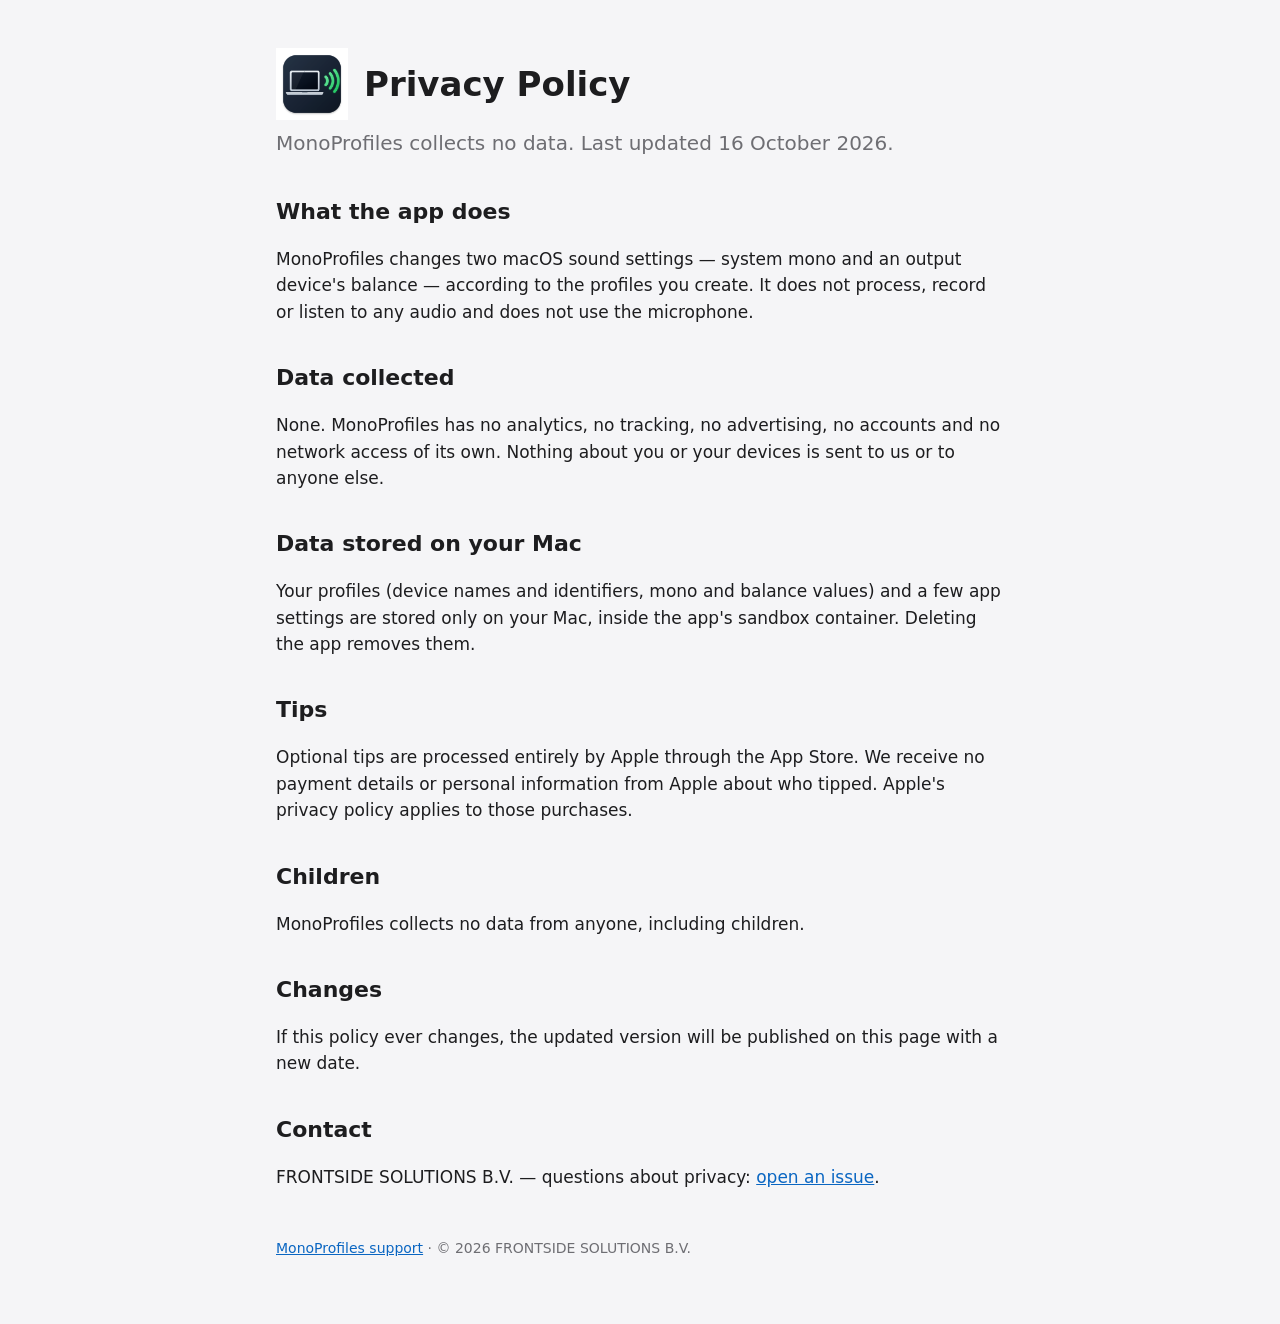
==== privacy.html @ 1a88a3c4 "MonoProfiles support and privacy pages Co-Authored-By: Claude Opus 5.5 <noreply@anthropic.com>" ====
<!doctype html>
<html lang="en">
<head>
  <meta charset="utf-8">
  <meta name="viewport" content="width=device-width, initial-scale=1">
  <title>MonoProfiles — Privacy Policy</title>
  <link rel="stylesheet" href="style.css">
</head>
<body>
<main>
  <header>
    <img src="icon.png" alt="MonoProfiles icon">
    <h1>Privacy Policy</h1>
  </header>
  <p class="lead">MonoProfiles collects no data. Last updated 16 October 2026.</p>

  <h2>What the app does</h2>
  <p>MonoProfiles changes two macOS sound settings — system mono and an output device's balance —
    according to the profiles you create. It does not process, record or listen to any audio and
    does not use the microphone.</p>

  <h2>Data collected</h2>
  <p>None. MonoProfiles has no analytics, no tracking, no advertising, no accounts and no network
    access of its own. Nothing about you or your devices is sent to us or to anyone else.</p>

  <h2>Data stored on your Mac</h2>
  <p>Your profiles (device names and identifiers, mono and balance values) and a few app settings
    are stored only on your Mac, inside the app's sandbox container. Deleting the app removes them.</p>

  <h2>Tips</h2>
  <p>Optional tips are processed entirely by Apple through the App Store. We receive no payment
    details or personal information from Apple about who tipped. Apple's privacy policy applies to
    those purchases.</p>

  <h2>Children</h2>
  <p>MonoProfiles collects no data from anyone, including children.</p>

  <h2>Changes</h2>
  <p>If this policy ever changes, the updated version will be published on this page with a new
    date.</p>

  <h2>Contact</h2>
  <p>FRONTSIDE SOLUTIONS B.V. — questions about privacy:
    <a href="https://github.com/Matros1975/monoprofiles-site/issues">open an issue</a>.</p>

  <footer><a href="index.html">MonoProfiles support</a> · © 2026 FRONTSIDE SOLUTIONS B.V.</footer>
</main>
</body>
</html>
---- style.css ----
:root {
  --bg: #f5f5f7;
  --fg: #1d1d1f;
  --muted: #6e6e73;
  --card: #ffffff;
  --accent: #16a34a;
  --link: #0a66c2;
}
@media (prefers-color-scheme: dark) {
  :root {
    --bg: #111418;
    --fg: #f5f5f7;
    --muted: #a1a1a6;
    --card: #1c2026;
    --accent: #4ade80;
    --link: #6cb6ff;
  }
}
* { box-sizing: border-box; }
body {
  margin: 0;
  background: var(--bg);
  color: var(--fg);
  font: 17px/1.55 -apple-system, BlinkMacSystemFont, "Segoe UI", system-ui, sans-serif;
}
main { max-width: 760px; margin: 0 auto; padding: 48px 16px 64px; }
header { display: flex; align-items: center; gap: 16px; margin-bottom: 8px; }
header img { width: 72px; height: 72px; }
h1 { font-size: 34px; margin: 0; }
h2 { font-size: 22px; margin: 36px 0 8px; }
p.lead { font-size: 20px; color: var(--muted); margin-top: 4px; }
a { color: var(--link); }
nav { margin: 24px 0; display: flex; gap: 20px; flex-wrap: wrap; }
.card { background: var(--card); border-radius: 14px; padding: 18px 20px; margin: 14px 0; }
.card h3 { margin: 0 0 6px; font-size: 18px; }
.card p { margin: 0; }
footer { margin-top: 48px; color: var(--muted); font-size: 14px; }
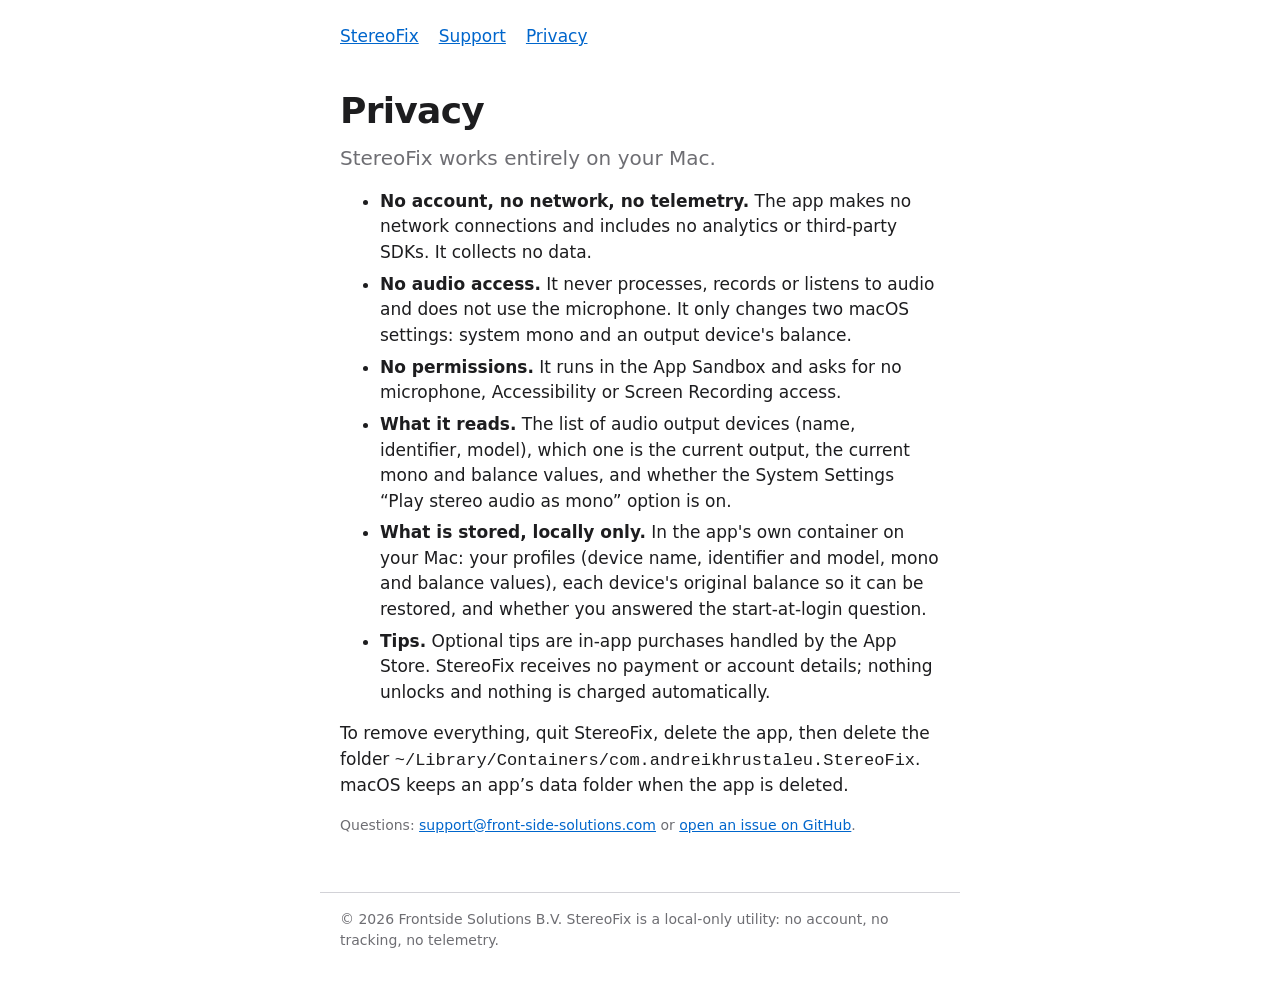
==== commit 49f630d1: "StereoFix pages in the HopFocus style; custom domain Co-Authored-By: Claude Opus 5.5 <noreply@anthro" ====
--- a/privacy.html
+++ b/privacy.html
@@ -1,49 +1,54 @@
 <!doctype html>
 <html lang="en">
 <head>
-  <meta charset="utf-8">
-  <meta name="viewport" content="width=device-width, initial-scale=1">
-  <title>MonoProfiles — Privacy Policy</title>
-  <link rel="stylesheet" href="style.css">
+<meta charset="utf-8">
+<meta name="viewport" content="width=device-width, initial-scale=1">
+<title>StereoFix Privacy</title>
+<meta name="description" content="StereoFix collects no data.">
+<link rel="icon" href="icon.png">
+<style>
+:root{color-scheme:light dark;--bg:#fff;--fg:#1d1d1f;--mute:#6e6e73;--rule:#d2d2d7;--link:#0066cc}
+@media (prefers-color-scheme:dark){:root{--bg:#000;--fg:#f5f5f7;--mute:#a1a1a6;--rule:#38383a;--link:#2997ff}}
+*{box-sizing:border-box}
+body{margin:0;background:var(--bg);color:var(--fg);font:17px/1.5 -apple-system,BlinkMacSystemFont,"SF Pro Text","Helvetica Neue",system-ui,sans-serif;-webkit-text-size-adjust:100%}
+main,header,footer{max-width:40rem;margin:0 auto;padding:0 1.25rem}
+header{padding-top:1.5rem}
+nav a{margin-right:1.25rem}
+main{padding-top:2.5rem;padding-bottom:2.5rem}
+h1{font-size:2.25rem;line-height:1.15;letter-spacing:-.02em;margin:0 0 .75rem}
+h2{font-size:1.25rem;margin:2rem 0 .5rem}
+p,ul,dl{margin:0 0 1rem}
+li{margin-bottom:.4rem}
+dt{font-weight:600;margin-top:1.5rem}
+dd{margin:.25rem 0 0}
+a{color:var(--link)}
+a:focus-visible{outline:2px solid var(--link);outline-offset:2px;border-radius:2px}
+.lede{font-size:1.25rem;color:var(--mute)}
+.icon{width:128px;height:128px;display:block;margin-bottom:1.5rem}
+.mute,footer{color:var(--mute);font-size:.875rem}
+footer{border-top:1px solid var(--rule);padding-top:1rem;padding-bottom:2rem}
+.price{border:1px solid var(--rule);border-radius:12px;padding:1.25rem 1.25rem .25rem;margin:0 0 1.5rem}
+.price dt{margin-top:0}
+.price dd{margin:.25rem 0 1rem}
+.promise{font-weight:600}
+</style>
 </head>
 <body>
+<header><nav aria-label="Site"><a href="index.html">StereoFix</a><a href="support.html">Support</a><a href="privacy.html" aria-current="page">Privacy</a></nav></header>
 <main>
-  <header>
-    <img src="icon.png" alt="MonoProfiles icon">
-    <h1>Privacy Policy</h1>
-  </header>
-  <p class="lead">MonoProfiles collects no data. Last updated 16 October 2026.</p>
-
-  <h2>What the app does</h2>
-  <p>MonoProfiles changes two macOS sound settings — system mono and an output device's balance —
-    according to the profiles you create. It does not process, record or listen to any audio and
-    does not use the microphone.</p>
-
-  <h2>Data collected</h2>
-  <p>None. MonoProfiles has no analytics, no tracking, no advertising, no accounts and no network
-    access of its own. Nothing about you or your devices is sent to us or to anyone else.</p>
-
-  <h2>Data stored on your Mac</h2>
-  <p>Your profiles (device names and identifiers, mono and balance values) and a few app settings
-    are stored only on your Mac, inside the app's sandbox container. Deleting the app removes them.</p>
-
-  <h2>Tips</h2>
-  <p>Optional tips are processed entirely by Apple through the App Store. We receive no payment
-    details or personal information from Apple about who tipped. Apple's privacy policy applies to
-    those purchases.</p>
-
-  <h2>Children</h2>
-  <p>MonoProfiles collects no data from anyone, including children.</p>
-
-  <h2>Changes</h2>
-  <p>If this policy ever changes, the updated version will be published on this page with a new
-    date.</p>
-
-  <h2>Contact</h2>
-  <p>FRONTSIDE SOLUTIONS B.V. — questions about privacy:
-    <a href="https://github.com/Matros1975/monoprofiles-site/issues">open an issue</a>.</p>
-
-  <footer><a href="index.html">MonoProfiles support</a> · © 2026 FRONTSIDE SOLUTIONS B.V.</footer>
+<h1>Privacy</h1>
+<p class="lede">StereoFix works entirely on your Mac.</p>
+<ul>
+<li><strong>No account, no network, no telemetry.</strong> The app makes no network connections and includes no analytics or third-party SDKs. It collects no data.</li>
+<li><strong>No audio access.</strong> It never processes, records or listens to audio and does not use the microphone. It only changes two macOS settings: system mono and an output device's balance.</li>
+<li><strong>No permissions.</strong> It runs in the App Sandbox and asks for no microphone, Accessibility or Screen Recording access.</li>
+<li><strong>What it reads.</strong> The list of audio output devices (name, identifier, model), which one is the current output, the current mono and balance values, and whether the System Settings &ldquo;Play stereo audio as mono&rdquo; option is on.</li>
+<li><strong>What is stored, locally only.</strong> In the app's own container on your Mac: your profiles (device name, identifier and model, mono and balance values), each device's original balance so it can be restored, and whether you answered the start-at-login question.</li>
+<li><strong>Tips.</strong> Optional tips are in-app purchases handled by the App Store. StereoFix receives no payment or account details; nothing unlocks and nothing is charged automatically.</li>
+</ul>
+<p>To remove everything, quit StereoFix, delete the app, then delete the folder <code>~/Library/Containers/com.andreikhrustaleu.StereoFix</code>. macOS keeps an app&#8217;s data folder when the app is deleted.</p>
+<p class="mute">Questions: <a href="mailto:support@front-side-solutions.com?subject=StereoFix%20privacy">support@front-side-solutions.com</a> or <a href="https://github.com/Matros1975/stereofix/issues">open an issue on GitHub</a>.</p>
 </main>
+<footer>&copy; 2026 Frontside Solutions B.V. StereoFix is a local-only utility: no account, no tracking, no telemetry.</footer>
 </body>
 </html>
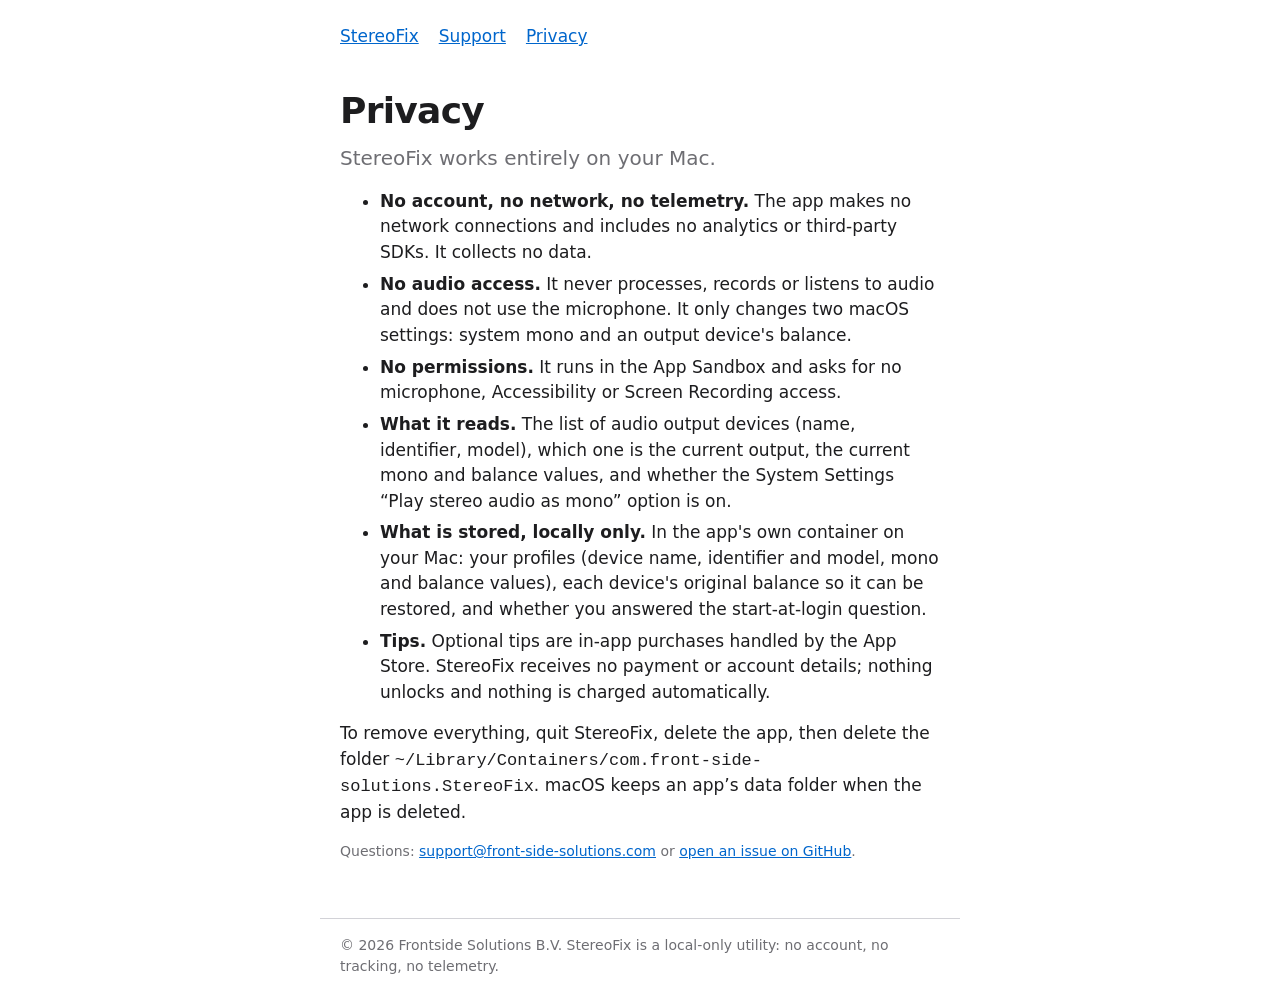
==== commit 3e6ca4eb: "Update settings folder path (com.front-side-solutions.StereoFix) Co-Authored-By: Claude Opus 5.5 <no" ====
--- a/privacy.html
+++ b/privacy.html
@@ -46,7 +46,7 @@
 <li><strong>What is stored, locally only.</strong> In the app's own container on your Mac: your profiles (device name, identifier and model, mono and balance values), each device's original balance so it can be restored, and whether you answered the start-at-login question.</li>
 <li><strong>Tips.</strong> Optional tips are in-app purchases handled by the App Store. StereoFix receives no payment or account details; nothing unlocks and nothing is charged automatically.</li>
 </ul>
-<p>To remove everything, quit StereoFix, delete the app, then delete the folder <code>~/Library/Containers/com.andreikhrustaleu.StereoFix</code>. macOS keeps an app&#8217;s data folder when the app is deleted.</p>
+<p>To remove everything, quit StereoFix, delete the app, then delete the folder <code>~/Library/Containers/com.front-side-solutions.StereoFix</code>. macOS keeps an app&#8217;s data folder when the app is deleted.</p>
 <p class="mute">Questions: <a href="mailto:support@front-side-solutions.com?subject=StereoFix%20privacy">support@front-side-solutions.com</a> or <a href="https://github.com/Matros1975/stereofix/issues">open an issue on GitHub</a>.</p>
 </main>
 <footer>&copy; 2026 Frontside Solutions B.V. StereoFix is a local-only utility: no account, no tracking, no telemetry.</footer>
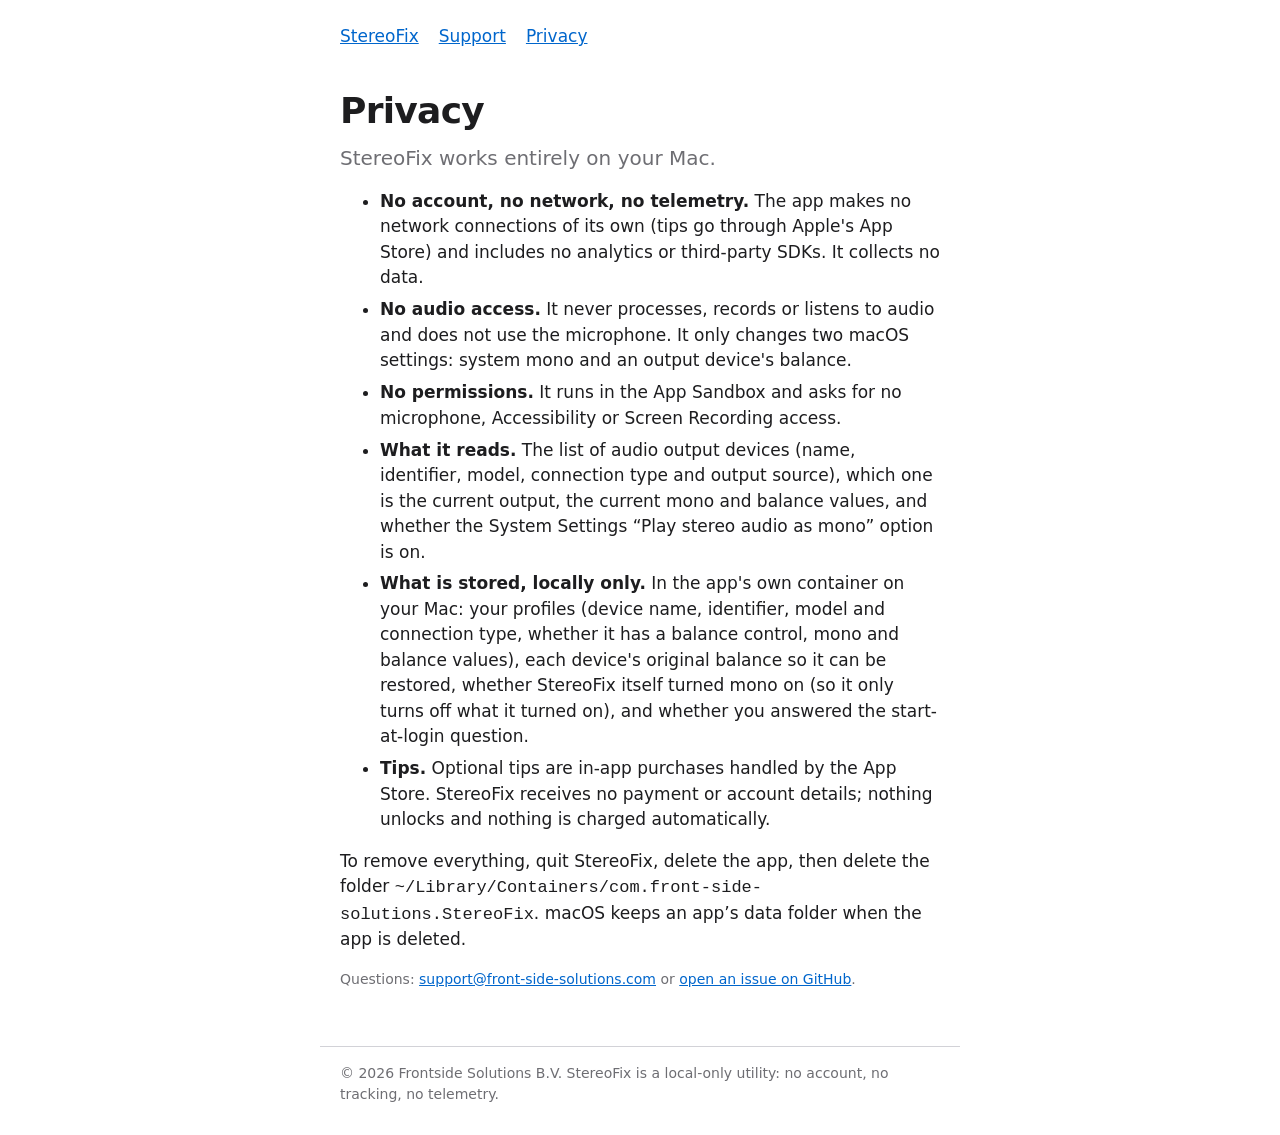
==== commit 9ecf81cb: "Privacy and balance wording Co-Authored-By: Claude Opus 5.5 <noreply@anthropic.com>" ====
--- a/privacy.html
+++ b/privacy.html
@@ -39,11 +39,11 @@
 <h1>Privacy</h1>
 <p class="lede">StereoFix works entirely on your Mac.</p>
 <ul>
-<li><strong>No account, no network, no telemetry.</strong> The app makes no network connections and includes no analytics or third-party SDKs. It collects no data.</li>
+<li><strong>No account, no network, no telemetry.</strong> The app makes no network connections of its own (tips go through Apple's App Store) and includes no analytics or third-party SDKs. It collects no data.</li>
 <li><strong>No audio access.</strong> It never processes, records or listens to audio and does not use the microphone. It only changes two macOS settings: system mono and an output device's balance.</li>
 <li><strong>No permissions.</strong> It runs in the App Sandbox and asks for no microphone, Accessibility or Screen Recording access.</li>
-<li><strong>What it reads.</strong> The list of audio output devices (name, identifier, model), which one is the current output, the current mono and balance values, and whether the System Settings &ldquo;Play stereo audio as mono&rdquo; option is on.</li>
-<li><strong>What is stored, locally only.</strong> In the app's own container on your Mac: your profiles (device name, identifier and model, mono and balance values), each device's original balance so it can be restored, and whether you answered the start-at-login question.</li>
+<li><strong>What it reads.</strong> The list of audio output devices (name, identifier, model, connection type and output source), which one is the current output, the current mono and balance values, and whether the System Settings &ldquo;Play stereo audio as mono&rdquo; option is on.</li>
+<li><strong>What is stored, locally only.</strong> In the app's own container on your Mac: your profiles (device name, identifier, model and connection type, whether it has a balance control, mono and balance values), each device's original balance so it can be restored, whether StereoFix itself turned mono on (so it only turns off what it turned on), and whether you answered the start-at-login question.</li>
 <li><strong>Tips.</strong> Optional tips are in-app purchases handled by the App Store. StereoFix receives no payment or account details; nothing unlocks and nothing is charged automatically.</li>
 </ul>
 <p>To remove everything, quit StereoFix, delete the app, then delete the folder <code>~/Library/Containers/com.front-side-solutions.StereoFix</code>. macOS keeps an app&#8217;s data folder when the app is deleted.</p>
